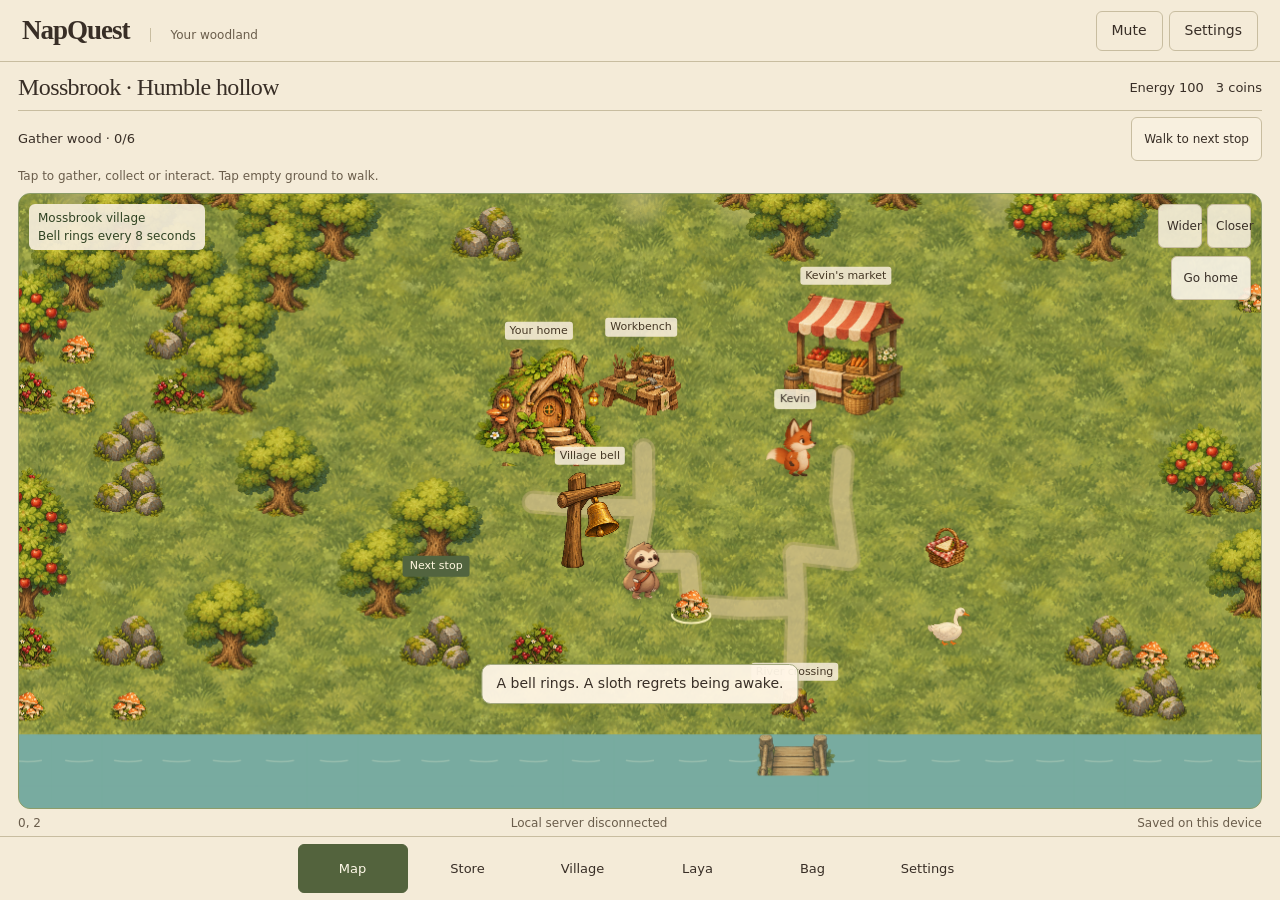
==== web/explore.html @ af5a54e4 "Build NapQuest with local Laya goals, village progression and gameplay demos" ====
<!doctype html>
<html lang="en"><head><meta charset="utf-8"><meta name="viewport" content="width=device-width,initial-scale=1,viewport-fit=cover"><title>NapQuest · Your woodland</title><link rel="icon" href="assets/mallow.png"><link rel="stylesheet" href="explore.css?v=4"><link rel="stylesheet" href="play-ui.css?v=4"></head>
<body data-page="map">
<header class="topbar"><a class="brand" href="./">NapQuest<span>Your woodland</span></a><div class="top-actions"><button id="mute-all" aria-pressed="false">Mute</button><button id="open-settings">Settings</button></div></header>
<main class="game-layout">
<section class="world-column" aria-label="Game world">
 <div class="chapter-line"><div><span id="chapter"></span><h1 id="quest-title">Mossbrook</h1></div><span id="energy">Energy 100</span><span id="hud-coins">3 coins</span></div>
 <div class="goal-ribbon"><p id="map-objective">Tap a tree to gather wood.</p><button id="story-route">Next stop</button></div>
 <p class="world-instructions">Tap to gather, collect or interact. Tap empty ground to walk.</p>
 <div id="viewport" class="world-viewport" tabindex="0" aria-label="Woodland map. Tap an object to walk over and interact. WASD or arrows to move.">
  <canvas id="terrain"></canvas><div id="cast" aria-hidden="true"></div><canvas id="foreground"></canvas><div id="map-markers" aria-hidden="true"></div>
  <div class="map-status"><span id="location">Mossbrook village</span><span id="bell-state">The bell is ringing</span></div>
  <button id="go-home" class="go-home">Go home</button><div class="zoom-controls" aria-label="Map zoom"><button id="zoom-out" aria-label="Zoom out">Wider</button><button id="zoom-in" aria-label="Zoom in">Closer</button></div>
  <div id="action-progress" class="action-progress" hidden><span id="action-progress-text"></span><progress id="action-meter" max="1" value="0"></progress></div>
  <div id="level-toast" class="level-toast" role="status" hidden></div><div id="dialogue" class="dialogue" role="status">Mallow needs a quiet bed. The bell has other plans.</div>
  <div id="placement-toolbar" hidden><strong id="placement-label"></strong><button id="confirm-placement">Place here</button><button id="cancel-placement">Cancel</button></div>
  <div id="resource-pop" class="resource-pop" aria-hidden="true"></div>
  <div id="mobile-pad" class="mobile-pad" aria-label="Movement controls"><button data-direction="up" aria-label="Move north">↑</button><div><button data-direction="left" aria-label="Move west">←</button><button data-direction="down" aria-label="Move south">↓</button><button data-direction="right" aria-label="Move east">→</button></div></div>

 <section class="interaction-panel" aria-label="Selected object"><div><h2 id="target-name">Choose an object</h2><p id="target-detail">Select a tree, rock, building, or neighbor to see what you can do.</p></div><button id="interact" disabled>Select an object</button><div id="target-actions" class="target-actions"></div></section>
  <section id="home-scene" class="home-scene" aria-label="Inside Mallow's home" hidden>
   <img src="assets/mallow-bedroom.png" alt="Mallow asleep in his bed inside the hollow tree, under a leaf blanket, with his bag hanging from the bedpost.">
   <div class="home-heading"><span>Inside Mallow's hollow</span><h2 id="rest-title">Getting comfortable…</h2></div>
   <div class="home-footer"><p id="rest-description">Mallow has put down his bag and curled up in bed.</p><button id="wake">Wake up & go outside</button></div>
  </section>
 </div>
 <div class="status-strip"><span id="coordinates"></span><span id="model-state"></span><span id="save-state"></span></div>
</section>
<aside id="play-panel" aria-label="Game controls" hidden>
 <div class="panel-heading"><h2 id="panel-title">Village</h2><button id="close-panel" aria-label="Close panel and return to map">Back to map</button></div>
 <div class="panel-content">
 <div data-page="store" hidden><p id="store-balance"></p><div class="store-tabs" aria-label="Store categories"><button data-shop-tab="structures" aria-pressed="true">Structures</button><button data-shop-tab="artifacts" aria-pressed="false">Artifacts</button><button data-shop-tab="supplies" aria-pressed="false">Supplies</button></div><div id="store-items"></div><button id="store-sell" hidden>Sell 2 berries at the market · earn 1 coin</button><details id="recipes-disclosure" hidden><summary>Workbench recipes</summary> <section id="craft-panel" class="craft-panel" hidden><h2>At the workbench</h2><button data-craft="muffler">Craft bell muffler <small>Uses 2 fiber + 1 honey</small></button><button data-craft="picnic">Pack a picnic <small>Uses 2 berries + 1 food</small></button></section></details><details class="material-recipes"><summary>Craft structures with materials instead</summary> <section class="tools-panel"><h2>Build your village</h2><div id="build-catalog" class="tool-grid"></div><p id="build-hint" class="hint">Choose an unlocked building, select nearby empty ground, then confirm Place here. Walls stay selected so you can place a line. Select damaged walls to repair them.</p></section></details></div>
 <div data-page="village" hidden> <section class="village-panel"><h2 id="village-level">Humble hollow · level 1 / 5</h2><p id="upgrade-cost"></p><button id="upgrade-home">Upgrade home</button><p id="next-unlocks" class="hint"></p><p id="raid-preview"></p><div id="raid-state"></div><div class="tool-grid"><button id="start-raid">Start village raid</button><button id="defend" hidden>Shoo nearby raiders</button></div><p class="hint">Raids start when you choose. Walls absorb attacks; gates let friendly traffic through. Boars can break them. Defenders recover after each battle.</p></section> <section class="army-panel"><h2>Your defenders</h2><p id="troop-status"></p><div id="troop-buttons" class="tool-grid"></div><p id="army-roster" class="hint"></p></section> <section class="industry-panel"><h2>Village production</h2><p id="production-status"></p><p class="hint">Mines work while this village is open. Select a mine, walk over and collect. Stock is saved, with no offline catch-up.</p></section> <section class="evolution-panel" aria-label="Home progression"><div id="home-evolution" class="home-evolution"></div><p id="progression-detail" aria-live="polite"></p></section></div>
 <div data-page="laya" hidden> <section class="laya-panel"><h2>Give Laya a continuing project</h2><div class="goal-presets"><button data-goal="Upgrade my home to level 5. Gather materials, earn coins, rest when needed, and keep working until my home reaches level 5.">Home level 5</button><button data-goal="Explore new woodland. Buy or eat food to keep going, and return home before energy runs out.">Explore safely</button><button data-goal="Work and earn 10 additional coins. Keep working until you have earned all 10 coins.">Earn 10 coins</button><button data-goal="Spend all my coins buying things at the market.">Spend my coins</button></div><p id="project-status" role="status">Choose a goal to see its progress.</p><label for="goal">His ambition</label><textarea id="goal" maxlength="280" rows="3">Quiet the village bell, go inside my home, and enjoy a peaceful nap with as little work as possible.</textarea><button id="autoplay" class="primary">Let Laya take over</button><p id="ai-choice" class="hint">Ask Laya to earn coins, build, train, gather, shop, craft, plant, clear land, move assets, repair or fight. It gathers prerequisites and saves its progress. Move or click the map to take control.</p></section> <section class="story-panel"><h2 id="guide-title">What to do next</h2><h3 id="next-task"></h3><p id="next-description"></p><ol id="quest-steps" class="quest-steps"></ol><details><summary>Optional village story</summary><p id="quest-text"></p><p id="quest-hint" class="hint"></p></details></section> <details id="journal"><summary>The afternoon so far</summary><ol id="events"></ol></details>
</div>
 <div data-page="bag" hidden><h3>Your resources</h3><div id="inventory" class="inventory" aria-label="Inventory"></div><p id="resource-use" class="resource-use">Select a resource to see its uses.</p><h3>Artifacts</h3><div id="owned-artifacts"></div><div id="compass-results"></div> <section class="rest-tools"><h2>Need a break?</h2><div class="tool-grid"><button id="eat">Eat a snack</button><button id="nap">Nap on the grass</button></div></section><div id="bee-escort" hidden><p>Your bee coworkers escort this shift.</p><button id="dismiss-bees">Send coworkers back</button></div><button id="plant">Plant a berry seed</button></div>
 <div data-page="settings" hidden><div class="settings-shortcuts" aria-label="Settings sections"><button data-settings-section="settings-layout">Layout</button><button data-settings-section="settings-sound">Sound</button><button data-settings-section="settings-play">Play</button></div>
  <section id="settings-sound"><h3>Sound</h3><p>Mute everything from the top bar, or adjust the mix here.</p><div class="setting-row"><button id="sound-toggle" aria-pressed="true">Effects on</button><button id="ambience-toggle" aria-pressed="true">Ambience on</button></div></section>
  <section id="settings-play"><h3>Play preferences</h3><label class="setting-row" for="nap-duration">Wake after <select id="nap-duration"><option value="5">5 seconds</option><option value="7" selected>7 seconds</option><option value="10">10 seconds</option></select></label><label class="setting-row" for="tap-actions">Tap to gather automatically <input id="tap-actions" type="checkbox" checked></label><label class="setting-row" for="movement-pad">Show movement buttons <input id="movement-pad" type="checkbox"></label><p class="hint">Sleep ends automatically. Markets, jobs and paid repairs still show their choices first.</p></section>
  <section id="settings-layout"><h3>Arrange your village</h3><p>Move home, buildings and woodland assets without paying again. Select an asset, choose empty ground, then confirm. Entrances stay reachable.</p><button id="edit-layout">Edit village layout</button><div id="layout-assets"></div><button id="undo-layout" disabled>Undo last move</button></section>
  <section><h3>Your saved woodland</h3><p id="save-note">Progress saves automatically on this browser.</p><button id="save">Save now</button><details><summary>Start over</summary><p>A new world replaces this world's saved progress.</p><button id="new-world">New world</button></details></section>
  <section><button id="help-toggle" aria-expanded="false">How to play</button> <div id="help" class="help" hidden><h2>Your village, your next goal</h2><p>Play by hand, or choose a continuing Laya project: upgrade home to level 5, explore safely, or spend your coins. Build structures by choosing a recipe, selecting nearby ground, and confirming its preview. Gardens grow berries for food and money. Home level 2 unlocks mines, walls, gates and towers. Level 3 unlocks barracks and guards; level 4 adds rangers and cannons. Level 5 unlocks the Goose Captain siege. Collect mine stock, recruit defenders and repair damaged walls before challenging a raid. A level 2 home has a soundproof bedroom for recharging.</p><h3>The optional quiet-bell story</h3><p>The bell rings every eight seconds. A wax-and-fiber muffler will stop it. The beekeeper has honey wax, across a broken river bridge.</p><ol><li>Chop two trees and mine one rock. This gives 4 wood, 2 fiber, and 2 stone.</li><li>Repair the crossing with the wood and stone. Cross the river and accept the beekeeper's honey job.</li><li>At a workbench, craft the muffler with 2 fiber and 1 honey. Fit it to the village bell.</li><li>Enter your hollow tree and take a proper nap. You can keep playing afterward.</li></ol><p>Tap trees, rocks and stocked mines to walk over and gather. Shops, jobs and repairs open choices before spending or accepting. E repeats the selected action. Clicking empty ground walks there. Moving cancels a task.</p><p>Free honey comes with three bee coworkers. Stealing Kevin's picnic starts a goose chase. Building and planting are optional. New terrain and resources appear as you explore; the story stays around the village.</p><span id="chunks"></span></div></section>
  <footer><a id="practice-link" href="?practice=1">Separate practice story</a><a href="?defense=5">Supplied level 5 siege</a></footer>
 </div>
 </div>
</aside></main>
<nav class="game-nav" aria-label="Game navigation"><button data-page-link="map" aria-current="page">Map</button><button data-page-link="store">Store</button><button data-page-link="village">Village</button><button data-page-link="laya">Laya</button><button data-page-link="bag">Bag</button><button data-page-link="settings">Settings</button></nav>
<script type="module" src="explore.js?v=4"></script></body></html>
---- web/explore.css ----
:root{--paper:#f4ebd8;--ink:#382e26;--muted:#6a5d4b;--moss:#53633d;--line:#c8bda0;--panel:#faf4e7}*{box-sizing:border-box}body{margin:0;background:var(--paper);color:var(--ink);font:14px/1.5 system-ui,sans-serif}button,textarea{font:inherit;color:inherit}button{cursor:pointer;min-height:40px;border:1px solid var(--line);border-radius:6px;background:#f8f0df;padding:8px 12px}button:hover{background:#e8e3c9}button:disabled{opacity:.5;cursor:default}button:focus-visible,a:focus-visible,textarea:focus-visible{outline:3px solid #a85b3b;outline-offset:3px}button small{display:block;color:var(--muted);font-size:11px}[hidden]{display:none!important}.topbar{height:74px;max-width:1600px;margin:auto;padding:0 28px;display:flex;align-items:center;justify-content:space-between;border-bottom:1px solid var(--line)}.brand{font:bold 30px Georgia,serif;text-decoration:none;color:var(--ink);letter-spacing:-1px}.brand span{font:12px system-ui,sans-serif;letter-spacing:0;color:var(--muted);padding-left:20px;margin-left:20px;border-left:1px solid var(--line)}.top-actions{display:flex;gap:8px}.top-actions button{background:transparent;border:0}main{max-width:1600px;margin:auto;display:grid;grid-template-columns:minmax(0,1fr) 300px;gap:26px;padding:22px 28px}.world-column{min-width:0}.chapter-line{display:flex;align-items:center;justify-content:space-between;gap:15px;margin-bottom:16px}.chapter-line span{font-size:12px;color:var(--muted)}h1{font:400 clamp(22px,2.3vw,31px)/1.15 Georgia,serif;letter-spacing:-.6px;margin:4px 0}h2{font:400 21px Georgia,serif;margin:0 0 12px}h3{font:400 18px Georgia,serif}.world-viewport{height:min(69svh,800px);min-height:420px;width:100%;position:relative;overflow:clip;border:1px solid #8c9c6a;border-radius:12px;background:#8caa6f;touch-action:none;isolation:isolate;outline-offset:3px}.world-viewport canvas{position:absolute;inset:0;width:100%;height:100%;pointer-events:none}#terrain{z-index:0}#foreground{z-index:20}#cast{position:absolute;inset:0;pointer-events:none;z-index:10}.explorer-character{position:absolute;width:82px;height:86px;transform:translate(-50%,-100%);pointer-events:none;will-change:transform,left,top;filter:drop-shadow(1px 4px 2px #34482845)}.explorer-character>.skeleton{width:100%;height:100%;overflow:visible}.explorer-character svg svg{overflow:hidden}.character-name{position:absolute;bottom:98%;left:50%;translate:-50% 0;color:#382e26;background:#faf2deda;white-space:nowrap;padding:2px 6px;border-radius:4px;font-size:11px}.map-status{position:absolute;left:14px;top:12px;display:flex;gap:12px;z-index:30;color:#304323;background:#f6eddaed;border-radius:6px;padding:6px 10px;font-size:12px}.zoom-controls{position:absolute;right:12px;top:12px;z-index:30;display:flex;gap:5px}.zoom-controls button{width:35px;min-height:35px;padding:0;font-size:20px;background:#f5edd9e8}.dialogue{position:absolute;bottom:76px;left:50%;translate:-50% 0;background:#fff6e6f2;color:#382e26;padding:10px 16px;border-radius:9px;border:1px solid #a4a980;max-width:85%;width:max-content;z-index:30;text-align:center;font:italic 17px/1.4 Georgia,serif;box-shadow:0 4px 12px #34482820;pointer-events:none}.interact-bar{position:absolute;bottom:12px;left:12px;right:12px;z-index:30;display:flex;align-items:center;justify-content:space-between;gap:10px;background:#fbf1ddf0;border:1px solid #b3b08b;padding:7px 9px;border-radius:8px}.interact-bar span{font-size:12px}.interact-bar button{background:var(--moss);border-color:var(--moss);color:#fff6df;flex-shrink:0}.interact-bar kbd{font:11px system-ui;opacity:.7;margin-left:7px}.status-strip{display:flex;gap:16px;justify-content:space-between;flex-wrap:wrap;padding:10px 2px;color:var(--muted);font-size:11px;font-variant-numeric:tabular-nums}.inventory{display:flex;flex-wrap:wrap;gap:6px}.inventory>span{padding:6px 9px;border:1px solid var(--line);border-radius:5px;font-size:12px;background:#f7eedb}.inventory b{font-variant-numeric:tabular-nums;margin-right:5px}.inventory .empty{color:var(--muted)}aside{padding-top:8px;max-height:calc(100svh - 115px);overflow:auto;scrollbar-color:#9da47a transparent;scrollbar-width:thin}aside>section{padding:0 0 20px;margin-bottom:20px;border-bottom:1px solid var(--line)}aside p{color:var(--muted);font-size:13px;margin:0 0 10px}.hint{font-size:12px!important;color:#5b6842!important}.tool-grid{display:grid;grid-template-columns:1fr 1fr;gap:7px}.tool-grid button{font-size:12px;padding:7px}.tools-panel .hint{margin-top:10px}.target-actions{display:flex;gap:6px;flex-wrap:wrap}.target-actions button{font-size:12px;padding:6px 9px}.craft-panel{margin-top:14px}.craft-panel button{display:block;width:100%;margin:7px 0;text-align:left}.laya-panel label{font-size:12px;color:var(--muted);display:block;margin-bottom:5px}.laya-panel textarea{width:100%;resize:vertical;min-height:76px;border:1px solid var(--line);border-radius:6px;background:var(--panel);padding:10px;font-size:12px;line-height:1.5}.primary{display:block;width:100%;margin:10px 0;background:var(--moss);color:#fff6df;border-color:var(--moss)}.primary:hover{background:#425330}details summary{cursor:pointer;color:var(--muted);font-size:12px}details ol{padding-left:21px;font-size:12px;color:var(--muted)}details li{margin:9px 0}.help{max-width:75ch;color:var(--muted);font-size:13px;padding:10px 0}.mobile-pad{display:none}footer{max-width:1600px;margin:auto;padding:0 28px 20px;display:flex;justify-content:space-between;font-size:11px;color:var(--muted)}footer a{color:inherit;text-underline-offset:3px}::selection{background:#d0d9b0}
@media(max-width:1000px){main{grid-template-columns:minmax(0,1fr) 260px;padding:16px;gap:16px}.topbar{padding:0 16px}.brand span{display:none}.world-viewport{min-height:400px}.map-status{font-size:11px;gap:7px}.dialogue{font-size:15px}h1{font-size:25px}}
@media(max-width:760px){.topbar{height:60px}.brand{font-size:25px}.top-actions{gap:0}.top-actions button{font-size:11px;padding-inline:7px}main{display:block;padding:14px 10px}.chapter-line{margin-bottom:12px;align-items:flex-start}.chapter-line span{font-size:11px}h1{font-size:24px}.chapter-line button{font-size:11px;padding:6px 9px;flex-shrink:0}.world-viewport{height:62svh;min-height:380px}.map-status{max-width:75%;flex-wrap:wrap;gap:0 10px;left:8px;top:8px;padding:4px 7px}.zoom-controls{right:7px;top:7px}.zoom-controls button{width:31px;min-height:31px}.dialogue{font-size:14px;bottom:82px;max-width:91%;padding:8px 11px}.interact-bar{left:7px;right:7px;bottom:7px}.interact-bar span{font-size:11px;max-width:60%}.interact-bar button{font-size:12px;padding:7px}.mobile-pad{display:block;position:absolute;left:10px;bottom:142px;z-index:30;text-align:center;opacity:.85}.mobile-pad button{padding:0;min-height:34px;width:34px;margin:2px;background:#f6efdbe6}.mobile-pad>div{display:flex}.status-strip{gap:5px 12px;justify-content:flex-start}.inventory>span{padding:5px 7px;font-size:11px}aside{margin-top:22px;max-height:none;overflow:visible;display:grid;grid-template-columns:1fr 1fr;gap:18px}aside>section{margin-bottom:0}.story-panel,.laya-panel,details{grid-column:1/-1}.tools-panel{grid-column:1/-1}.tool-grid{grid-template-columns:repeat(3,1fr)}.laya-panel textarea{font-size:16px}.laya-panel h2{margin-top:0}footer{padding:5px 12px 18px;display:block}footer a{display:block;margin-top:8px}}
@media(prefers-reduced-motion:reduce){*{scroll-behavior:auto!important}}
/* The map shows the world; the panel explains a choice before it happens. */
.world-instructions{font-size:12px;color:var(--muted);margin:-4px 0 12px}.world-viewport{height:min(62svh,720px);min-height:390px}.dialogue{bottom:17px;font-size:16px;max-width:76%}.zoom-controls button{width:auto;font-size:11px;min-height:32px;padding:4px 8px}.map-status{max-width:68%;flex-wrap:wrap;gap:2px 12px}.map-status .ringing{color:#92401f;font-weight:650}.interaction-panel{display:grid;grid-template-columns:1fr auto;gap:8px 20px;align-items:center;padding:16px 0;border-bottom:1px solid var(--line)}.interaction-panel h2{font:400 21px Georgia,serif;margin:0 0 5px}.interaction-panel p{font-size:12px;color:var(--muted);margin:0;max-width:65ch}.interaction-panel>button{background:var(--moss);color:#fff6df;border-color:var(--moss);max-width:220px}.interaction-panel .target-actions{grid-column:1/-1}.quest-steps{padding-left:20px;font-size:12px;color:var(--muted);line-height:1.9}.quest-steps .done{color:var(--moss);text-decoration:line-through;text-decoration-thickness:1px}#next-task{font-size:19px;margin:0 0 9px}.story-panel details p{margin-top:9px}.tools-panel{margin-bottom:22px}.tools-panel>summary{margin-bottom:12px;font-size:14px;color:var(--ink)}.tools-panel .hint{margin-top:9px}.rest-tools{padding-top:0}.home-scene{position:absolute;inset:0;z-index:50;background:#4c3323;display:flex;align-items:center;justify-content:center}.home-scene>img{width:100%;height:100%;object-fit:contain}.home-heading{position:absolute;top:16px;left:18px;background:#fbf0dfeF;padding:10px 16px;border-radius:7px;max-width:85%}.home-heading>span{font-size:11px;color:#67513d}.home-heading h2{margin:2px 0 0;font-size:24px}.home-footer{position:absolute;bottom:16px;left:18px;right:18px;display:flex;align-items:center;justify-content:space-between;gap:18px;background:#fbf0dff2;padding:12px 16px;border-radius:7px}.home-footer p{margin:0;font-size:13px;max-width:55ch}.home-footer button{flex-shrink:0;background:var(--moss);color:#fff6df}.action-progress{position:absolute;top:64px;left:50%;translate:-50% 0;z-index:31;background:#faf0dfea;border-radius:6px;padding:8px 13px;text-align:center;min-width:190px;font-size:12px}.action-progress progress{display:block;width:100%;height:5px;margin-top:6px;accent-color:var(--moss)}.resource-pop{position:absolute;z-index:31;transform:translate(-50%,-100%);background:#faf0dff5;color:#3f512e;border:1px solid #7d915f;padding:6px 10px;border-radius:5px;font-size:12px;font-weight:600;white-space:nowrap;pointer-events:none}.map-sign{position:absolute;transform:translate(-50%,-100%);font-size:11px;line-height:1.3;padding:2px 5px;border-radius:3px;background:#f7eddbde;color:#453725;white-space:nowrap;pointer-events:none}#map-markers{position:absolute;inset:0;z-index:21;pointer-events:none}.next-marker{background:#52643f;color:#fff7df;font-size:11px;padding:3px 7px}.mobile-pad{bottom:89px}
@media(max-width:760px){.topbar{height:auto;min-height:62px;flex-wrap:wrap;padding-block:8px;gap:4px}.top-actions{flex-wrap:wrap}.top-actions button{font-size:11px;min-height:32px;padding:4px 6px}.world-instructions{font-size:11px}.world-viewport{height:60svh;min-height:370px}.interaction-panel{grid-template-columns:1fr;gap:10px;padding-block:12px}.interaction-panel>button{max-width:none;width:100%;font-size:13px}.interaction-panel h2{font-size:20px}.interaction-panel .target-actions{grid-column:auto}.map-status{max-width:62%;font-size:11px}.zoom-controls{gap:3px}.zoom-controls button{font-size:11px;padding:3px 5px}.dialogue{font-size:13px;max-width:88%;bottom:15px}.home-heading{top:10px;left:10px;padding:8px 10px}.home-heading h2{font-size:20px}.home-footer{left:10px;right:10px;bottom:10px;display:block;padding:10px}.home-footer p{font-size:12px;margin-bottom:9px}.home-footer button{width:100%;font-size:12px}.action-progress{top:75px;font-size:11px}.resource-pop{font-size:11px}.tools-panel,.craft-panel,.rest-tools{grid-column:1/-1}.mobile-pad{bottom:100px}.map-sign{font-size:11px}.chapter-line button{max-width:110px}.home-scene>img{object-position:center}.quest-steps{font-size:12px}}
@media(prefers-reduced-motion:reduce){.home-scene{scroll-behavior:auto}}
.inventory>button{font-size:12px;min-height:34px;padding:5px 9px;background:#f7eedb}.inventory>button b{margin-right:5px}.resource-use{font-size:12px;color:var(--muted);min-height:2.5em;margin:9px 0 0;max-width:80ch}.village-panel>button{width:100%;margin:4px 0 10px;background:var(--moss);color:#fff6df}.village-panel .hint{margin:8px 0 12px}.village-panel .tool-grid{margin-top:10px}#raid-state{font-size:13px;font-weight:600}.goal-presets{display:flex;gap:5px;flex-wrap:wrap;margin-bottom:14px}.goal-presets button{font-size:11px;min-height:34px;padding:5px 8px}.bee-escort{display:flex;align-items:center;justify-content:space-between;gap:15px;border-top:1px solid var(--line);padding:12px 0;margin-top:10px}.bee-escort p{font-size:12px;margin:0}.bee-escort button{font-size:12px;flex-shrink:0}.tools-panel .tool-grid{grid-template-columns:1fr 1fr}.village-panel p{font-size:12px}.map-status{z-index:32}.top-actions button{min-height:40px}
@media(max-width:760px){.village-panel{grid-column:1/-1}.inventory>button{min-height:40px}.resource-use{font-size:12px}.bee-escort{display:block}.bee-escort button{margin-top:8px}.tools-panel .tool-grid{grid-template-columns:repeat(2,1fr)}}

/* A five-step chapter with visible rewards, active production, and a readable army. */
.evolution-panel{margin:0 0 16px;border-block:1px solid var(--line);padding:8px 0}.home-evolution{display:grid;grid-template-columns:repeat(5,minmax(0,1fr));gap:7px}.home-evolution button{border:0;border-bottom:3px solid transparent;background:transparent;padding:0 3px 5px;min-width:0;min-height:90px}.home-evolution button.current{border-color:#a87935;background:#e6dfc6}.home-evolution canvas{display:block;width:100%;height:80px;object-fit:contain}.home-evolution span{display:block;font:11px/1.3 system-ui,sans-serif;text-wrap:balance}.home-evolution .locked canvas{filter:grayscale(.8);opacity:.55}.evolution-panel p{margin:8px 0 0;font-size:12px;min-height:36px;color:var(--muted)}.tool-grid .locked{border-style:dashed}.army-panel .tool-grid{grid-template-columns:1fr}.army-panel .hint,.industry-panel .hint{margin-top:10px}.level-toast{position:absolute;z-index:45;left:50%;top:60px;translate:-50% 0;width:max-content;max-width:90%;background:#fff1bf;border:2px solid #b48b37;box-shadow:0 8px 28px #342e2944;color:#4c3923;padding:14px 20px;text-align:center;border-radius:8px;font:bold 19px/1.4 Georgia,serif;pointer-events:none}.painted-unit .skeleton canvas{width:100%;height:100%;object-fit:contain;transform-origin:50% 85%}.unit-health{position:absolute;top:2px;left:20%;width:60%;height:5px;accent-color:#527342;border:0}.enemy-unit .unit-health{accent-color:#ab513e}.army-panel #army-roster{font-size:11px}.world-viewport{height:min(56svh,680px);min-height:350px}
@media(max-width:760px){.home-evolution{gap:2px}.home-evolution canvas{height:63px}.home-evolution span{font-size:10px}.home-evolution button{padding-inline:1px;min-height:90px}.evolution-panel p{font-size:11px;min-height:55px}.army-panel,.industry-panel{grid-column:1/-1}.army-panel .tool-grid{grid-template-columns:1fr 1fr}.world-viewport{height:58svh;min-height:360px}.level-toast{font-size:16px;top:72px;padding:10px 12px}}

.practice-notice{font-size:12px;background:#e9dfbc;border-left:3px solid #9c793b;padding:8px 12px;margin:0 0 14px}footer{flex-wrap:wrap;gap:8px 18px}

.painted-unit .character-name{font-size:10px;padding:2px 4px}.map-sign{font-size:11px}

#production-status button{display:block;width:100%;text-align:left;font-size:12px;margin-bottom:6px}
---- web/play-ui.css ----
html,body{height:100%;overflow:hidden}body{height:100dvh;display:flex;flex-direction:column}button,select,input{min-height:44px}button{touch-action:manipulation}input,select,textarea{accent-color:var(--moss);caret-color:var(--ink)}::selection{background:#d3dcbb;color:var(--ink)}
.topbar{width:100%;max-width:none;flex:0 0 62px;height:62px;padding:0 22px}.brand{font-size:27px}.brand span{font-size:12px}.top-actions{gap:6px}.top-actions button{border:1px solid var(--line);padding:8px 15px}.top-actions #mute-all[aria-pressed=true]{background:var(--ink);color:var(--paper)}
.game-layout{width:100%;max-width:none;min-height:0;flex:1;padding:12px 18px 0;gap:18px;grid-template-columns:minmax(0,1fr)}body:not([data-page=map]) .game-layout{grid-template-columns:minmax(0,1fr) 360px}.world-column{display:flex;flex-direction:column;min-height:0}.chapter-line{margin:0 0 8px;gap:12px}.chapter-line>div{margin-right:auto;min-width:0}.chapter-line h1{font:24px/1.15 Georgia,serif;margin:0;overflow:hidden;text-overflow:ellipsis;white-space:nowrap}.chapter-line #chapter{display:none}.chapter-line>span{color:var(--ink);white-space:nowrap;font-size:13px;font-variant-numeric:tabular-nums}.goal-ribbon{display:flex;align-items:center;justify-content:space-between;gap:16px;border-top:1px solid var(--line);padding:6px 0}.goal-ribbon p{margin:0;font-size:13px;overflow:hidden;display:-webkit-box;-webkit-line-clamp:2;-webkit-box-orient:vertical}.goal-ribbon button{flex-shrink:0;font-size:12px}.world-instructions{font-size:12px;color:var(--muted);margin:0 0 8px}.world-viewport{flex:1;min-height:0;height:auto;max-height:none;position:relative;touch-action:none}.status-strip{flex:0 0 27px;padding:5px 0;gap:8px;white-space:nowrap;overflow:hidden;font-size:12px}.practice-notice{font-size:12px;margin:0 0 6px;padding:6px 10px;background:#e9dfbe}
.map-status{max-width:calc(100% - 125px);font-size:12px;left:10px;top:10px;display:block;padding:5px 9px}.map-status span{display:block}.zoom-controls{top:10px;right:10px}.zoom-controls button{width:44px;min-height:44px;font-size:12px}.go-home{position:absolute;right:10px;top:62px;z-index:31;background:#faf4e7e8;min-height:44px;font-size:12px}.dialogue{bottom:104px;max-width:82%;font:14px/1.4 system-ui,sans-serif;padding:9px 14px;transition:opacity .15s;box-shadow:0 3px 10px #34482824}.dialogue[hidden]{display:none}.world-viewport .interaction-panel{position:absolute;bottom:10px;left:10px;right:auto;width:min(410px,calc(100% - 20px));z-index:33;margin:0;padding:10px 12px;background:#faf4e7f5;border:1px solid #b1ad8b;border-radius:8px;display:flex;flex-wrap:wrap;align-items:center;gap:8px;box-shadow:0 4px 14px #26391e24}.interaction-panel>div:first-child{flex:1;min-width:130px}.interaction-panel h2{font:17px Georgia,serif;margin:0 0 3px}.interaction-panel p{font-size:12px;line-height:1.35;margin:0;display:-webkit-box;-webkit-line-clamp:2;-webkit-box-orient:vertical;overflow:hidden}.interaction-panel #interact{font-size:12px;max-width:170px;min-height:44px}.interaction-panel .target-actions{flex-basis:100%;gap:6px}.target-actions button{min-height:44px;font-size:12px}.action-progress{top:80px;bottom:auto;left:50%;translate:-50% 0;max-width:65%;z-index:32;font-size:12px}.resource-pop{z-index:34}.mobile-pad{display:none!important;bottom:125px;right:12px;left:auto}.mobile-pad button{width:44px;min-height:44px}body[data-pad=true] .mobile-pad{display:block!important}body[data-editing=true] .world-viewport{border:2px solid var(--rust)}
#placement-toolbar{position:absolute;bottom:12px;left:50%;translate:-50% 0;z-index:36;display:flex;align-items:center;gap:8px;padding:10px;background:var(--panel);border:1px solid var(--line);border-radius:8px;max-width:calc(100% - 20px);box-shadow:0 5px 18px #26391e30}#placement-label{font-size:12px;max-width:220px;line-height:1.35}#confirm-placement{background:var(--moss);color:#fff9e9;font-size:12px}#cancel-placement{font-size:12px}.home-scene .home-heading{padding:18px}.home-scene .home-footer{padding:14px;bottom:0}.home-scene .home-footer p{font-size:13px}.home-scene .home-footer button{min-height:44px}
#play-panel{padding:0;min-height:0;max-height:none;overflow:hidden;display:flex;flex-direction:column;background:var(--panel);border:1px solid var(--line);border-radius:10px}#play-panel[hidden]{display:none}.panel-heading{display:flex;align-items:center;justify-content:space-between;padding:12px 14px;border-bottom:1px solid var(--line);flex-shrink:0;gap:10px}.panel-heading h2{margin:0;font:23px Georgia,serif}.panel-heading button{font-size:12px;min-height:44px}.panel-content{overflow:auto;overscroll-behavior:contain;padding:16px;scrollbar-width:thin;scrollbar-color:#8b926c #eee5d0;flex:1;min-height:0}.panel-content section{padding:0 0 18px;margin:0 0 18px;border-bottom:1px solid var(--line)}.panel-content h3{font:19px Georgia,serif;margin:0 0 12px}.panel-content p{font-size:13px;line-height:1.55;max-width:65ch}.panel-content button{font-size:13px}.panel-content footer{display:flex;flex-direction:column;align-items:flex-start;padding:0;font-size:12px;gap:12px}.panel-content details{margin:14px 0}.panel-content summary{cursor:pointer;min-height:44px;display:flex;align-items:center;text-decoration:underline;text-underline-offset:4px;font-size:13px}.setting-row{display:flex;align-items:center;justify-content:space-between;gap:12px;font-size:13px;margin:12px 0}.setting-row select{padding:8px;border:1px solid var(--line);border-radius:6px;background:var(--paper);font:inherit}.setting-row input{width:22px;min-height:44px}.setting-row button{flex:1}.inventory{display:grid;grid-template-columns:1fr 1fr;gap:8px}.inventory button{min-height:48px;text-align:left;background:#f4ebd8;border:1px solid var(--line);padding:9px}.inventory .empty{color:var(--muted)}.inventory b{font-size:18px}.resource-use{font-size:13px}.evolution-panel{border:0;padding:0;margin:18px 0}.home-evolution{gap:4px}.home-evolution button{padding:3px;min-height:85px}.home-evolution canvas{height:56px;width:100%}.home-evolution span{font-size:12px}.evolution-panel p{font-size:12px}.tool-grid{gap:8px}.tool-grid button{min-height:52px}.goal-presets{display:flex;gap:6px;flex-wrap:wrap}.laya-panel textarea{font-size:16px;min-height:110px}.laya-panel label{margin-top:16px}.laya-panel .primary{font-size:14px;min-height:48px}.game-nav{display:flex;justify-content:center;gap:5px;flex:0 0 64px;min-height:64px;padding:7px 12px calc(7px + env(safe-area-inset-bottom));background:var(--paper);border-top:1px solid var(--line);z-index:45}.game-nav button{width:110px;min-height:46px;background:transparent;border:1px solid transparent;font-size:13px}.game-nav button[aria-current=page]{background:var(--moss);color:#fff9e9;border-color:var(--moss)}.game-nav button:hover:not([aria-current=page]){background:#e8e3c9}
.store-tabs{display:flex;gap:5px;border-bottom:1px solid var(--line);padding-bottom:10px;margin-bottom:8px}.store-tabs button{flex:1;padding:8px 6px;font-size:12px}.store-tabs button[aria-pressed=true]{background:var(--moss);color:var(--panel)}.store-item{display:grid;grid-template-columns:68px 1fr;gap:10px;align-items:center;padding:15px 0;border-bottom:1px solid var(--line)}.store-item canvas{width:68px;height:74px;object-fit:contain}.store-item h3{font:17px Georgia,serif;margin:0 0 3px}.store-item p{font-size:12px;margin:0 0 8px}.store-item button{min-height:44px;width:100%;text-align:left}.store-item small{display:block;font-size:12px;color:var(--muted);margin-top:3px}.store-item button:disabled{opacity:.62}.material-recipes summary{font-size:13px}.owned-artifact{padding:10px 0;border-bottom:1px solid var(--line);font-size:13px}.owned-artifact strong{display:block}#compass-results button,#layout-assets button{display:block;width:100%;text-align:left;margin:7px 0;font-size:12px}#layout-assets{max-height:230px;overflow:auto;margin-top:12px}#undo-layout{margin-top:10px}#store-balance{font-size:15px;font-weight:600}.tool-grid .locked{opacity:.65}
@media(max-width:800px){.topbar{flex-basis:56px;height:56px;padding:0 10px;gap:8px;flex-wrap:nowrap}.brand{font-size:23px}.brand span{display:none}.top-actions button{padding:6px 11px;min-height:44px;font-size:12px}.game-layout,body:not([data-page=map]) .game-layout{display:flex;padding:8px 8px 0;gap:0;min-height:0}.world-column{flex:1}.chapter-line{margin-bottom:5px;gap:8px}.chapter-line h1{font-size:19px}.chapter-line>span{font-size:12px}.goal-ribbon{gap:8px;padding:4px 0}.goal-ribbon p{font-size:12px}.goal-ribbon button{padding:6px 9px;font-size:12px}.world-instructions{font-size:12px;margin-bottom:5px}.status-strip{font-size:12px;flex-basis:24px}.world-viewport{min-height:0;height:auto;border-radius:8px}.game-nav{flex-basis:calc(62px + env(safe-area-inset-bottom));min-height:62px;padding-left:5px;padding-right:5px;gap:2px}.game-nav button{width:auto;flex:1;padding:5px 2px;font-size:12px;min-height:46px}.map-status{font-size:12px;max-width:calc(100% - 112px);padding:5px 7px;top:8px;left:8px}.zoom-controls{right:8px;top:8px;gap:3px}.go-home{right:8px;top:59px}.dialogue{font-size:12px;bottom:112px;padding:8px 10px;max-width:90%}.world-viewport .interaction-panel{left:8px;bottom:8px;width:calc(100% - 16px);padding:8px 10px;gap:7px}.interaction-panel h2{font-size:16px}.interaction-panel p{font-size:12px}.interaction-panel #interact{max-width:150px}.action-progress{top:66px;max-width:64%}.practice-notice{padding:4px 7px;font-size:12px;margin-bottom:4px}#play-panel{position:fixed;left:8px;right:8px;bottom:calc(68px + env(safe-area-inset-bottom));max-height:72dvh;border-radius:14px 14px 8px 8px;z-index:42;box-shadow:0 -5px 24px #2b3c222d}.panel-heading{padding:8px 12px}.panel-heading h2{font-size:22px}.panel-content{padding:14px}.panel-content section{margin-bottom:16px;padding-bottom:16px}#placement-toolbar{gap:6px;padding:8px;flex-wrap:wrap;width:max-content;justify-content:center}#placement-label{flex-basis:100%;max-width:none;text-align:center}.home-scene .home-footer{padding:10px}.home-scene .home-heading h2{font-size:21px}.home-scene .home-footer p{font-size:12px}.home-evolution canvas{height:52px}#coordinates{display:none}.level-toast{font-size:13px;padding:12px;max-width:90%}}
@media(max-height:520px){.topbar{flex-basis:46px;height:46px}.goal-ribbon,.world-instructions{display:none}.chapter-line{margin-bottom:4px}.game-nav{flex-basis:50px;min-height:50px;padding-top:2px;padding-bottom:2px}.game-nav button{min-height:44px}.game-layout{padding-top:5px}.dialogue{bottom:82px;font-size:12px}.interaction-panel p{display:none}.interaction-panel{padding:5px!important}.map-status{display:none}#play-panel{max-height:calc(100dvh - 110px);bottom:54px}.go-home{top:8px;right:108px}}
@media(prefers-reduced-motion:reduce){*,*::before,*::after{scroll-behavior:auto!important;transition:none!important}}

.settings-shortcuts{display:flex;gap:6px;margin-bottom:16px}.settings-shortcuts button{flex:1;font-size:12px}.panel-content section{scroll-margin-top:10px}
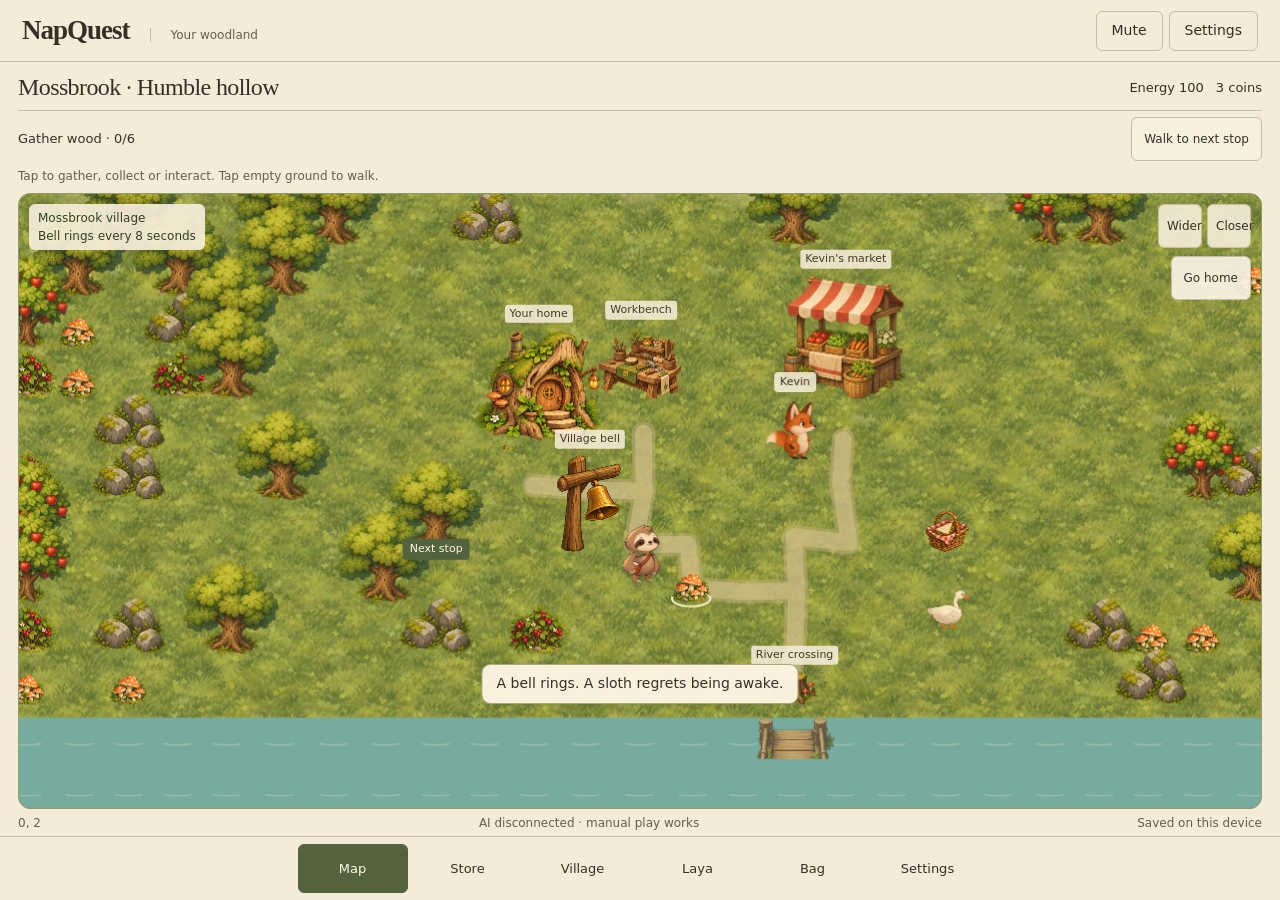
==== commit 5026534a: "Prepare hosted Laya runtime and HTTPS-safe online play" ====
--- a/web/explore.html
+++ b/web/explore.html
@@ -31,7 +31,7 @@
  <div class="panel-content">
  <div data-page="store" hidden><p id="store-balance"></p><div class="store-tabs" aria-label="Store categories"><button data-shop-tab="structures" aria-pressed="true">Structures</button><button data-shop-tab="artifacts" aria-pressed="false">Artifacts</button><button data-shop-tab="supplies" aria-pressed="false">Supplies</button></div><div id="store-items"></div><button id="store-sell" hidden>Sell 2 berries at the market · earn 1 coin</button><details id="recipes-disclosure" hidden><summary>Workbench recipes</summary> <section id="craft-panel" class="craft-panel" hidden><h2>At the workbench</h2><button data-craft="muffler">Craft bell muffler <small>Uses 2 fiber + 1 honey</small></button><button data-craft="picnic">Pack a picnic <small>Uses 2 berries + 1 food</small></button></section></details><details class="material-recipes"><summary>Craft structures with materials instead</summary> <section class="tools-panel"><h2>Build your village</h2><div id="build-catalog" class="tool-grid"></div><p id="build-hint" class="hint">Choose an unlocked building, select nearby empty ground, then confirm Place here. Walls stay selected so you can place a line. Select damaged walls to repair them.</p></section></details></div>
  <div data-page="village" hidden> <section class="village-panel"><h2 id="village-level">Humble hollow · level 1 / 5</h2><p id="upgrade-cost"></p><button id="upgrade-home">Upgrade home</button><p id="next-unlocks" class="hint"></p><p id="raid-preview"></p><div id="raid-state"></div><div class="tool-grid"><button id="start-raid">Start village raid</button><button id="defend" hidden>Shoo nearby raiders</button></div><p class="hint">Raids start when you choose. Walls absorb attacks; gates let friendly traffic through. Boars can break them. Defenders recover after each battle.</p></section> <section class="army-panel"><h2>Your defenders</h2><p id="troop-status"></p><div id="troop-buttons" class="tool-grid"></div><p id="army-roster" class="hint"></p></section> <section class="industry-panel"><h2>Village production</h2><p id="production-status"></p><p class="hint">Mines work while this village is open. Select a mine, walk over and collect. Stock is saved, with no offline catch-up.</p></section> <section class="evolution-panel" aria-label="Home progression"><div id="home-evolution" class="home-evolution"></div><p id="progression-detail" aria-live="polite"></p></section></div>
- <div data-page="laya" hidden> <section class="laya-panel"><h2>Give Laya a continuing project</h2><div class="goal-presets"><button data-goal="Upgrade my home to level 5. Gather materials, earn coins, rest when needed, and keep working until my home reaches level 5.">Home level 5</button><button data-goal="Explore new woodland. Buy or eat food to keep going, and return home before energy runs out.">Explore safely</button><button data-goal="Work and earn 10 additional coins. Keep working until you have earned all 10 coins.">Earn 10 coins</button><button data-goal="Spend all my coins buying things at the market.">Spend my coins</button></div><p id="project-status" role="status">Choose a goal to see its progress.</p><label for="goal">His ambition</label><textarea id="goal" maxlength="280" rows="3">Quiet the village bell, go inside my home, and enjoy a peaceful nap with as little work as possible.</textarea><button id="autoplay" class="primary">Let Laya take over</button><p id="ai-choice" class="hint">Ask Laya to earn coins, build, train, gather, shop, craft, plant, clear land, move assets, repair or fight. It gathers prerequisites and saves its progress. Move or click the map to take control.</p></section> <section class="story-panel"><h2 id="guide-title">What to do next</h2><h3 id="next-task"></h3><p id="next-description"></p><ol id="quest-steps" class="quest-steps"></ol><details><summary>Optional village story</summary><p id="quest-text"></p><p id="quest-hint" class="hint"></p></details></section> <details id="journal"><summary>The afternoon so far</summary><ol id="events"></ol></details>
+ <div data-page="laya" hidden> <section class="laya-panel"><h2>Give Laya a continuing project</h2><div class="goal-presets"><button data-goal="Upgrade my home to level 5. Gather materials, earn coins, rest when needed, and keep working until my home reaches level 5.">Home level 5</button><button data-goal="Explore new woodland. Buy or eat food to keep going, and return home before energy runs out.">Explore safely</button><button data-goal="Work and earn 10 additional coins. Keep working until you have earned all 10 coins.">Earn 10 coins</button><button data-goal="Spend all my coins buying things at the market.">Spend my coins</button></div><p id="project-status" role="status">Choose a goal to see its progress.</p><label for="goal">His ambition</label><textarea id="goal" maxlength="280" rows="3">Quiet the village bell, go inside my home, and enjoy a peaceful nap with as little work as possible.</textarea><button id="autoplay" class="primary">Let Laya take over</button><p id="ai-choice" class="hint">Ask Laya to earn coins, build, train, gather, shop, craft, plant, clear land, move assets, repair or fight. It gathers prerequisites and saves its progress. Move or click the map to take control.</p><p id="ai-location" class="hint" role="status">Checking where Laya is running...</p></section> <section class="story-panel"><h2 id="guide-title">What to do next</h2><h3 id="next-task"></h3><p id="next-description"></p><ol id="quest-steps" class="quest-steps"></ol><details><summary>Optional village story</summary><p id="quest-text"></p><p id="quest-hint" class="hint"></p></details></section> <details id="journal"><summary>The afternoon so far</summary><ol id="events"></ol></details>
 </div>
  <div data-page="bag" hidden><h3>Your resources</h3><div id="inventory" class="inventory" aria-label="Inventory"></div><p id="resource-use" class="resource-use">Select a resource to see its uses.</p><h3>Artifacts</h3><div id="owned-artifacts"></div><div id="compass-results"></div> <section class="rest-tools"><h2>Need a break?</h2><div class="tool-grid"><button id="eat">Eat a snack</button><button id="nap">Nap on the grass</button></div></section><div id="bee-escort" hidden><p>Your bee coworkers escort this shift.</p><button id="dismiss-bees">Send coworkers back</button></div><button id="plant">Plant a berry seed</button></div>
  <div data-page="settings" hidden><div class="settings-shortcuts" aria-label="Settings sections"><button data-settings-section="settings-layout">Layout</button><button data-settings-section="settings-sound">Sound</button><button data-settings-section="settings-play">Play</button></div>
